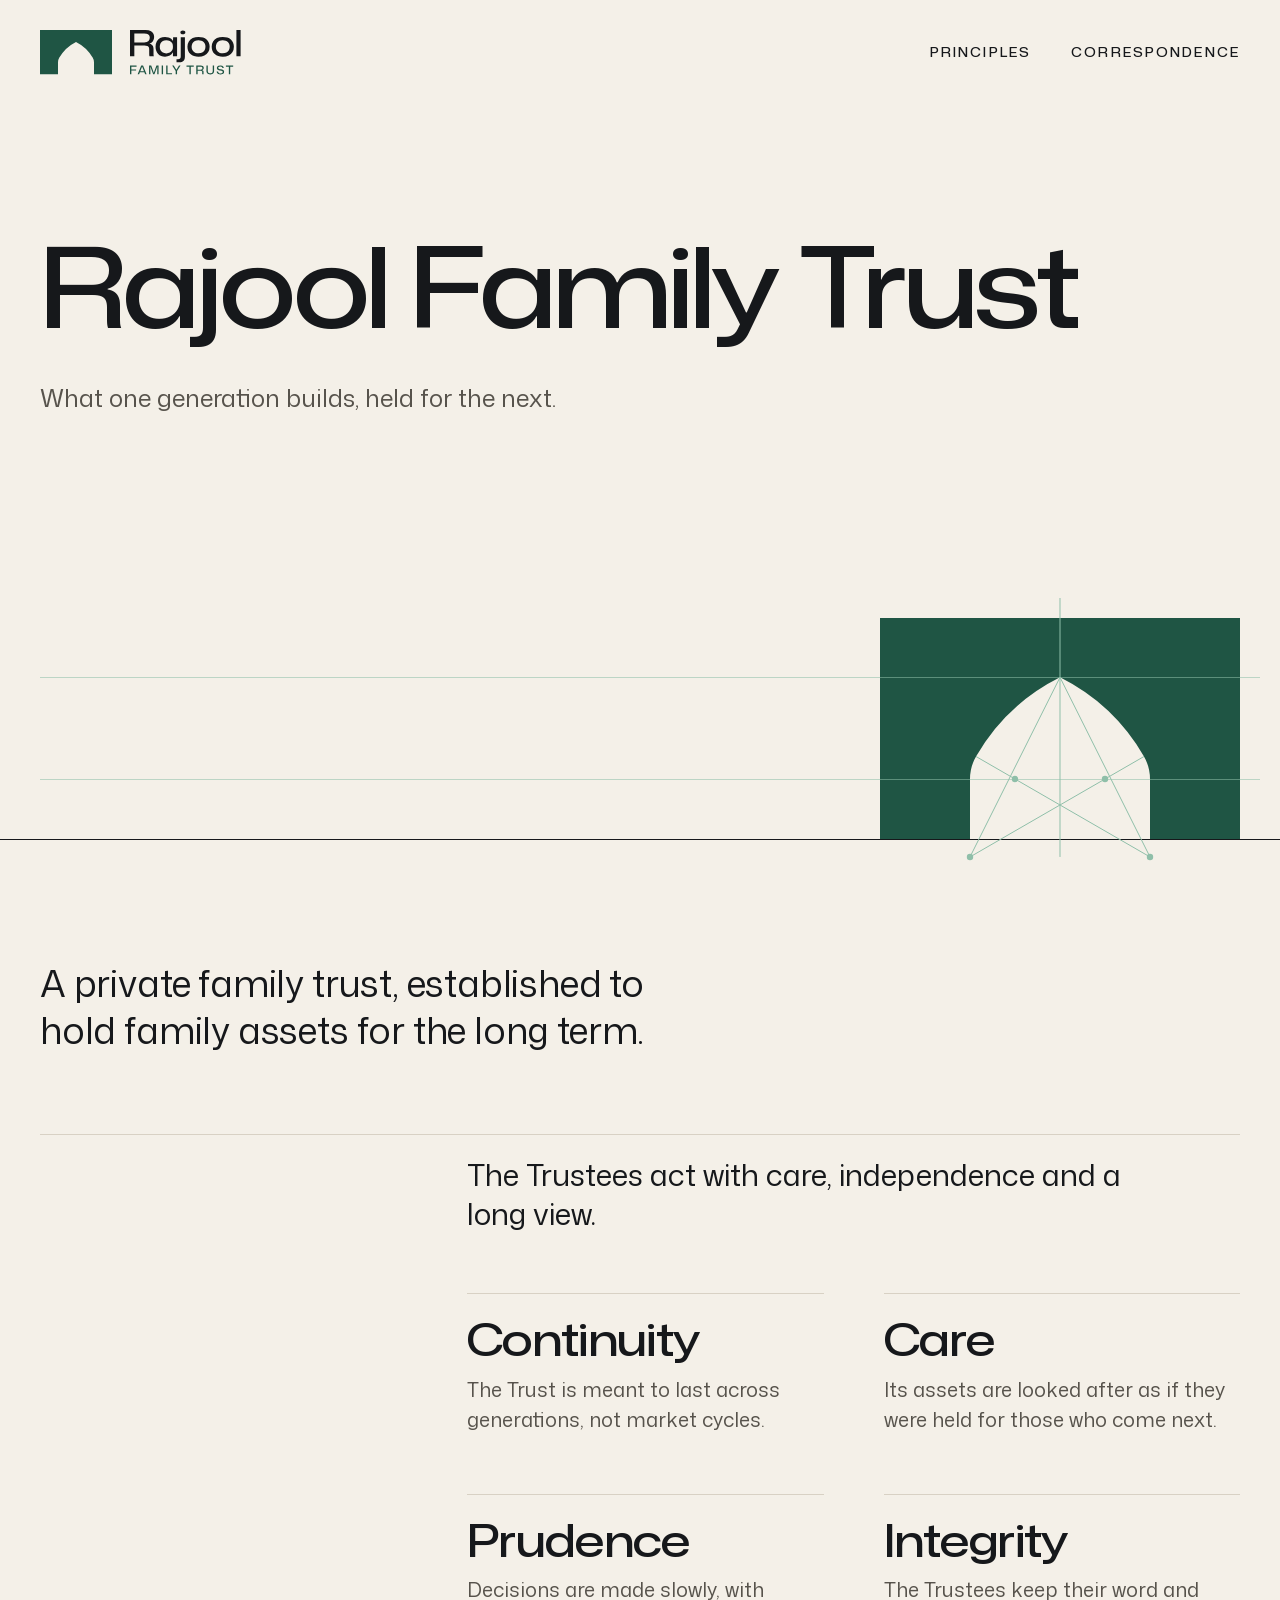
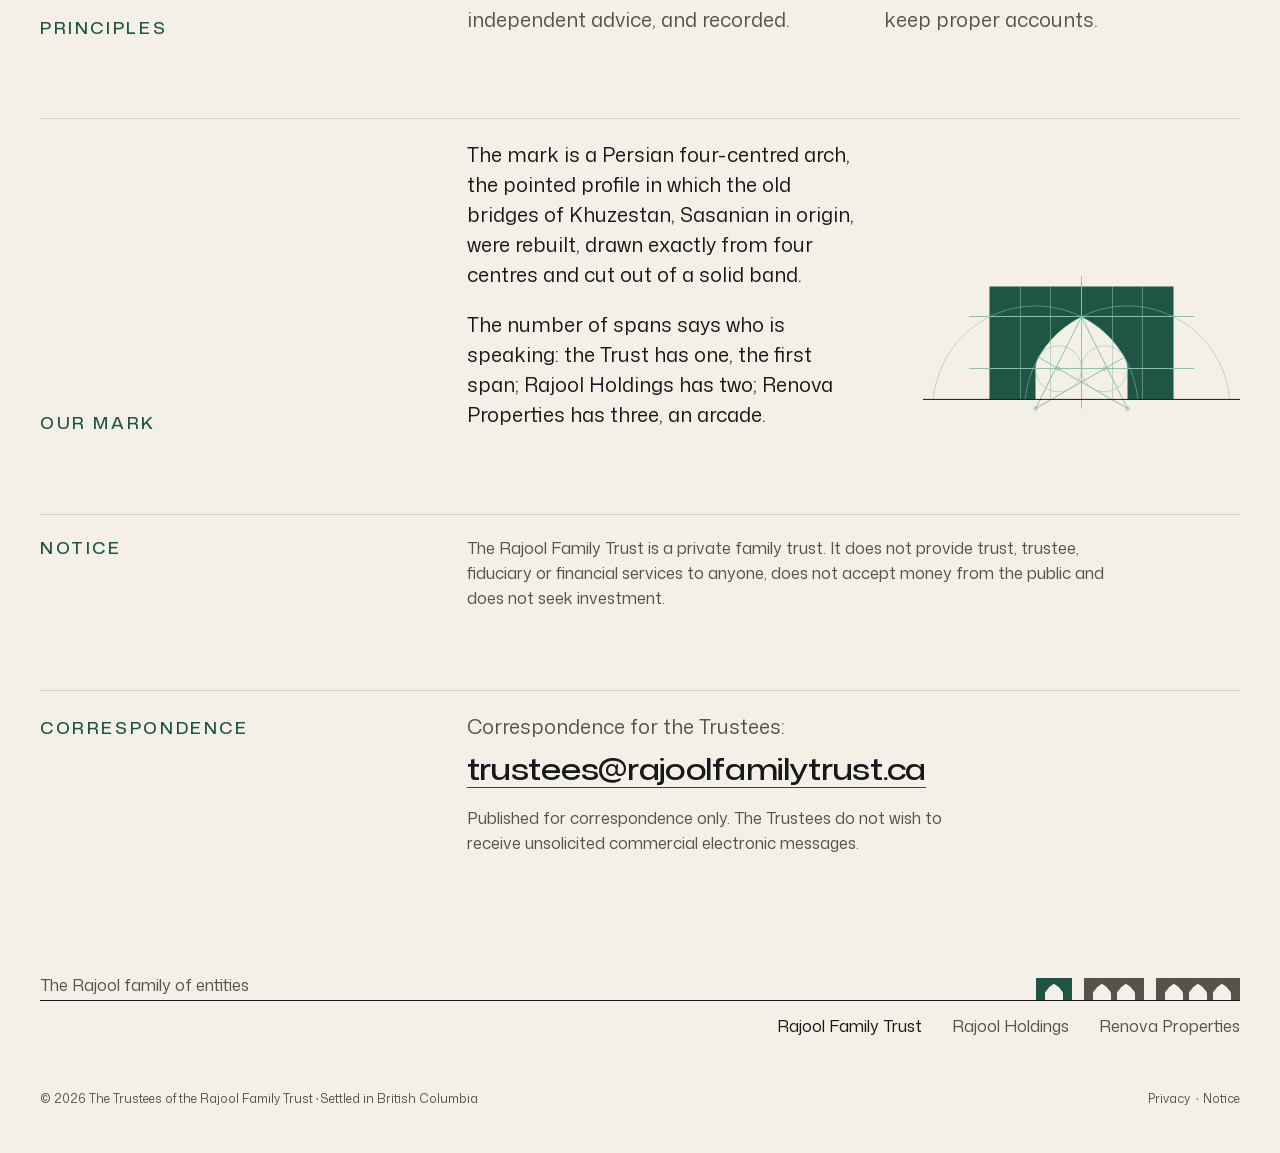
==== index.html @ 2a0ec128 "Publish site (source 63369d2)" ====
<!doctype html>
<html lang="en-CA">
<head>
<meta charset="utf-8">
<meta http-equiv="Content-Security-Policy" content="default-src 'none'; style-src 'self'; font-src 'self'; img-src 'self'; base-uri 'none'; form-action 'none'; upgrade-insecure-requests">
<meta name="viewport" content="width=device-width, initial-scale=1">
<meta name="referrer" content="strict-origin-when-cross-origin">
<title>Rajool Family Trust</title>
<meta name="description" content="A private family trust established in British Columbia to hold family assets for the long term.">
<meta name="robots" content="noindex">
<link rel="canonical" href="https://rajoolfamilytrust.ca/">
<meta property="og:type" content="website">
<meta property="og:site_name" content="Rajool Family Trust">
<meta property="og:title" content="Rajool Family Trust">
<meta property="og:description" content="A private family trust established in British Columbia to hold family assets for the long term.">
<meta property="og:url" content="https://rajoolfamilytrust.ca/">
<meta property="og:locale" content="en_CA">
<meta property="og:image" content="https://rajoolfamilytrust.ca/assets/og.png?v=921dda1889">
<meta property="og:image:type" content="image/png">
<meta property="og:image:width" content="1200">
<meta property="og:image:height" content="630">
<meta property="og:image:alt" content="Rajool Family Trust">
<meta name="twitter:card" content="summary_large_image">
<script type="application/ld+json">{"@context":"https://schema.org","@graph":[{"@type":"Organization","@id":"https://rajoolfamilytrust.ca/#organization","name":"Rajool Family Trust","legalName":"Rajool Family Trust","url":"https://rajoolfamilytrust.ca/","email":"trustees\u0040rajoolfamilytrust.ca","logo":"https://rajoolfamilytrust.ca/apple-touch-icon.png","description":"A private family trust established in British Columbia to hold family assets for the long term."},{"@type":"WebSite","@id":"https://rajoolfamilytrust.ca/#website","name":"Rajool Family Trust","url":"https://rajoolfamilytrust.ca/","publisher":{"@id":"https://rajoolfamilytrust.ca/#organization"}}]}</script>
<meta name="color-scheme" content="light dark">
<meta name="theme-color" content="#F4F0E8" media="(prefers-color-scheme: light)">
<meta name="theme-color" content="#111315" media="(prefers-color-scheme: dark)">
<link rel="preload" href="./assets/fonts/monasans-expanded-500-latin.woff2?v=4d032e9714" as="font" type="font/woff2" crossorigin>
<link rel="preload" href="./assets/fonts/monasans-text-400-latin.woff2?v=869398f5a4" as="font" type="font/woff2" crossorigin>
<link rel="stylesheet" href="./assets/site.css?v=363751f32e">
<link rel="icon" href="./favicon.ico?v=27585f4b84" sizes="32x32">
<link rel="icon" href="./icon.svg?v=b496297f55" type="image/svg+xml">
<link rel="apple-touch-icon" href="./apple-touch-icon.png?v=f3a1981f7a">

</head>
<body>
<a class="skip-link" href="#main">Skip to content</a>
<header class="site-header">
<div class="wrap site-header__inner">
<a class="site-mark" href="./" aria-current="page"><svg viewBox="0 0 505 115" width="202" height="46" role="img" aria-label="Rajool Family Trust"><title>Rajool Family Trust</title><path class="mark" fill="#1F5544" fill-rule="evenodd" d="M0 110.83V0H180V110.83H135V80.83A22.5 22.5 0 0 0 131.99 69.58A100.44 100.44 0 0 0 90 30A100.44 100.44 0 0 0 48.01 69.58A22.5 22.5 0 0 0 45 80.83V110.83Z"/><path class="name" fill="#16181B" d="M225 65.76v-65.76h38.7q4.42 0 7.85 0.77t6.04 2.3 4.33 3.74 2.58 4.96 0.85 6q0 6.32-3.11 10.51t-8.8 5.82v0.54q3.61 0.54 5.91 2.17t3.39 4.23q1.08 2.62 1.08 6.32v11.73q0 1.71 0.13 3.29t0.77 3.38h-11q-0.46-1.53-0.59-3.16t-0.14-3.6v-9.93q0-3.42-0.99-5.68t-3.52-3.29-7.12-1.04h-26.61v-8.12h25.79q7.67 0 10.78-3.2t3.12-8.35q0-2.97-1-5.05t-2.84-3.38-4.37-1.89-5.69-0.59h-24.71v57.28zm87.6 0.81q-5.33 0-9.7-1.71t-7.49-4.96-4.83-7.8-1.71-10.15q0-7.58 2.98-13.13t8.34-8.52 12.41-2.98q4.96 0 8.75 1.22t6.49 3.38 4.15 5.05h0.54l0.27-8.93h9.92v47.72h-10.37v-9.38h-0.54q-2.26 4.6-7.44 7.4t-11.77 2.79zm2.97-8.11q5.23 0 8.98-2.08t5.73-5.5 1.98-7.4v-3.61q0-3.88-1.98-7.17t-5.73-5.28-8.98-1.98q-4.87 0-8.48 1.94t-5.64 5.59-2.03 8.98q0 5.05 2.03 8.79t5.64 5.73 8.48 1.99zm25.71 22.37v-7.94h3.79q3.52 0 5.14-1.67t1.63-5.73v-47.45h10.46v48.8q0 5.06-1.76 8.12t-4.92 4.47-7.48 1.4zm15.88-69.91q-3.07 0-4.65-1.4t-1.58-3.48q0-2.34 1.72-3.6t4.51-1.27q3.07 0 4.64 1.36t1.58 3.51q0 2.35-1.71 3.61t-4.51 1.27zm39.24 55.74q-6.32 0-11.41-1.71t-8.75-4.92-5.64-7.75q-1.99-4.56-1.99-10.24 0-7.67 3.48-13.22t9.69-8.52q6.23-2.98 14.62-2.98 6.22 0 11.32 1.67t8.75 4.92 5.64 7.8 1.98 10.33q0 7.48-3.43 13.03t-9.65 8.57-14.61 3.02zm0-8.3q5.32 0 9.2-1.98t5.95-5.68 2.08-8.66q0-3.79-1.17-6.86t-3.43-5.23-5.46-3.29-7.17-1.13q-5.41 0-9.25 1.98t-5.95 5.73-2.12 8.8q0 3.7 1.22 6.72t3.42 5.18 5.42 3.3q3.2 1.12 7.26 1.12zm60.62 8.3q-6.32 0-11.41-1.71t-8.75-4.92-5.64-7.75q-1.99-4.56-1.99-10.24 0-7.67 3.48-13.22t9.69-8.52q6.23-2.98 14.62-2.98 6.22 0 11.32 1.67t8.75 4.92 5.64 7.8 1.98 10.33q0 7.48-3.43 13.03t-9.65 8.57-14.61 3.02zm0-8.3q5.32 0 9.2-1.98t5.95-5.68 2.08-8.66q0-3.79-1.17-6.86t-3.43-5.23-5.46-3.29-7.17-1.13q-5.41 0-9.25 1.98t-5.95 5.73-2.12 8.8q0 3.7 1.22 6.72t3.42 5.18 5.42 3.3q3.2 1.12 7.26 1.12zm34.01 7.4v-65.76h10.46v65.76z"/><path class="descriptor" fill="#1F5544" d="M225 110.83v-21.87h16.41v2.88h-13.5l0.51-0.54v19.53zm2.55-9.3v-2.76h12.66v2.76zm16.59 9.3l8.85-21.87h4.65l8.85 21.87h-3.66l-6.33-16.38-1.08-2.88h-0.18l-1.08 2.91-6.36 16.35zm5.31-5.04l0.84-2.67h10.08l0.81 2.67zm23.19 5.04v-21.87h5.37l4.47 12.09 1.95 5.7h0.21l1.95-5.7 4.47-12.09h5.37v21.87h-3.27v-10.62l0.09-8.16h-0.24l-2.4 6.84-4.53 11.94h-3.09l-4.47-11.82-2.46-6.96h-0.24l0.12 8.19v10.59zm31.59 0v-21.87h3.42v21.87zm11.25 0v-21.87h3.42v19.68l-0.75-0.78h11.97v2.97zm23.7 0v-8.58l-8.73-13.29h3.96l4.14 6.57 2.28 3.84h0.15l2.31-3.84 4.2-6.57h3.9l-8.76 13.29v8.58zm34.38 0v-19.35h3.42v19.35zm-7.35-18.96v-2.91h18.21v2.91zm24.45 18.96v-21.87h11.64q1.38 0 2.51 0.25t1.98 0.75 1.44 1.2 0.87 1.64 0.28 2.07q0 2.04-1.03 3.43t-2.93 1.94v0.18q1.23 0.21 2.01 0.75t1.13 1.42 0.34 2.12v3.81q0 0.57 0.05 1.14t0.28 1.17h-3.48q-0.18-0.48-0.22-1.05t-0.05-1.29v-3.21q0-1.14-0.33-1.88t-1.17-1.11-2.4-0.37h-7.86v-2.67h7.68q2.46 0 3.48-1.08t1.02-2.76q0-0.99-0.31-1.68t-0.92-1.14-1.42-0.65q-0.83-0.19-1.85-0.19h-7.32v19.08zm35.01 0.27q-2.94 0-5.1-0.98t-3.31-2.95-1.16-4.98v-13.23h3.39v13.2q0 1.92 0.68 3.25t2.04 2.01 3.46 0.68 3.48-0.68 2.06-2.01 0.67-3.25v-13.2h3.39v13.23q0 2.88-1.12 4.86t-3.26 3.01-5.22 1.04zm25.44 0q-3.21 0-5.28-0.92t-3.09-2.52-1.08-3.67h3.57q0.06 1.44 0.72 2.46t1.98 1.54 3.27 0.53q1.77 0 3-0.41t1.86-1.2 0.63-1.96q0-1.02-0.36-1.67t-1.11-1.03-1.92-0.66-2.76-0.51q-1.98-0.3-3.52-0.72t-2.61-1.1-1.64-1.72-0.57-2.58q0-1.95 1.07-3.35t3.01-2.14 4.62-0.75 4.56 0.78 2.93 2.22q1.03 1.44 1.09 3.42h-3.48q-0.06-1.35-0.72-2.21t-1.81-1.27-2.72-0.42q-1.59 0-2.7 0.4t-1.71 1.14-0.6 1.79q0 1.2 0.62 1.84t1.96 1.01 3.54 0.69q1.8 0.24 3.33 0.63t2.67 1.08 1.77 1.86 0.63 3.03q0 1.92-1.05 3.36t-3.07 2.23-5.03 0.8zm21-0.27v-19.35h3.42v19.35zm-7.35-18.96v-2.91h18.21v2.91z"/></svg></a>
<nav class="site-nav" aria-label="Sections">
<ul class="site-nav__list" role="list"><li><a href="./#principles">Principles</a></li><li><a href="./#correspondence">Correspondence</a></li></ul>
<details class="site-menu">
<summary>Menu</summary>
<ul role="list"><li><a href="./#principles">Principles</a></li><li><a href="./#correspondence">Correspondence</a></li></ul>
</details>
</nav>
</div>
</header>

<main id="main" tabindex="-1">
<section class="hero">
<div class="wrap hero__text">
<h1 class="hero__name">Rajool Family Trust</h1>
<p class="hero__line">What one generation builds, held for the next.</p>
</div>
<div class="bridge bridge--alone"><div class="wrap bridge__wrap"><svg class="span-art" viewBox="0 0 180 110.5" aria-hidden="true"><path class="mark" d="M0 110.5V0H180V110.5H135V80.5A22.5 22.5 0 0 0 131.99 69.25A100.44 100.44 0 0 0 90 29.67A100.44 100.44 0 0 0 48.01 69.25A22.5 22.5 0 0 0 45 80.5V110.5Z"/><g class="span-art__levels"><line x1="-5000" y1="80.5" x2="190" y2="80.5"/><line x1="-5000" y1="29.67" x2="190" y2="29.67"/></g><g class="span-art__lines"><line x1="135" y1="119.47" x2="48.01" y2="69.25"/><line x1="45" y1="119.47" x2="131.99" y2="69.25"/><line x1="135" y1="119.47" x2="90" y2="29.67"/><line x1="45" y1="119.47" x2="90" y2="29.67"/><line x1="90" y1="-10" x2="90" y2="119.47"/></g><g class="span-art__centres"><circle cx="67.5" cy="80.5" r="1.6"/><circle cx="112.5" cy="80.5" r="1.6"/><circle cx="45" cy="119.47" r="1.6"/><circle cx="135" cy="119.47" r="1.6"/></g></svg></div></div>
</section>

<div class="wrap statement">
<p>A private family trust, established to hold family assets for the long&nbsp;term.</p>
</div>

<section class="section" id="principles">
<div class="wrap section__grid">
<h2>Principles</h2>
<div class="section__body">
<p class="section__lead">The Trustees act with care, independence and a long view.</p>
<dl class="principles">
<div><dt>Continuity</dt><dd>The Trust is meant to last across generations, not market cycles.</dd></div>
<div><dt>Care</dt><dd>Its assets are looked after as if they were held for those who come next.</dd></div>
<div><dt>Prudence</dt><dd>Decisions are made slowly, with independent advice, and recorded.</dd></div>
<div><dt>Integrity</dt><dd>The Trustees keep their word and keep proper accounts.</dd></div>
</dl>
</div>
</div>
</section>

<section class="section" id="our-mark">
<div class="wrap section__grid">
<h2>Our mark</h2>
<div class="section__body mark-note">
<div class="prose">
<p>The mark is a Persian four-centred arch, the pointed profile in which the old bridges of Khuzestan, Sasanian in origin, were rebuilt, drawn exactly from four centres and cut out of a solid band.</p>
<p>The number of spans says who is speaking: the Trust has one, the first span; Rajool Holdings has two; Renova Properties has three, an arcade.</p>
</div>
<figure class="mark-note__art"><svg class="span-drawing" viewBox="-65.04 -20 310.08 159.47" aria-hidden="true"><path class="mark" d="M0 110.5V0H180V110.5H135V80.5A22.5 22.5 0 0 0 131.99 69.25A100.44 100.44 0 0 0 90 29.67A100.44 100.44 0 0 0 48.01 69.25A22.5 22.5 0 0 0 45 80.5V110.5Z"/><g class="span-drawing__grid"><line x1="30" y1="0" x2="30" y2="110.5"/><line x1="60" y1="0" x2="60" y2="110.5"/><line x1="90" y1="0" x2="90" y2="110.5"/><line x1="120" y1="0" x2="120" y2="110.5"/><line x1="150" y1="0" x2="150" y2="110.5"/></g><g class="span-drawing__arcs"><circle cx="67.5" cy="80.5" r="22.5"/><circle cx="112.5" cy="80.5" r="22.5"/><path d="M-55.04 110.5A100.44 100.44 0 0 1 145.04 110.5"/><path d="M34.96 110.5A100.44 100.44 0 0 1 235.04 110.5"/></g><g class="span-drawing__levels"><line x1="-20" y1="80.5" x2="200" y2="80.5"/><line x1="-20" y1="29.67" x2="200" y2="29.67"/></g><g class="span-drawing__lines"><line x1="135" y1="119.47" x2="48.01" y2="69.25"/><line x1="45" y1="119.47" x2="131.99" y2="69.25"/><line x1="135" y1="119.47" x2="90" y2="29.67"/><line x1="45" y1="119.47" x2="90" y2="29.67"/><line x1="90" y1="-10" x2="90" y2="119.47"/></g><g class="span-drawing__centres"><circle cx="67.5" cy="80.5" r="1.6"/><circle cx="112.5" cy="80.5" r="1.6"/><circle cx="45" cy="119.47" r="1.6"/><circle cx="135" cy="119.47" r="1.6"/></g><g class="span-drawing__water"><line x1="-65.04" y1="110.5" x2="245.04" y2="110.5"/></g></svg></figure>
</div>
</div>
</section>

<section class="section section--small" id="notice">
<div class="wrap section__grid">
<h2>Notice</h2>
<div class="prose"><p>The Rajool Family Trust is a private family trust. It does not provide trust, trustee, fiduciary or financial services to anyone, does not accept money from the public and does not seek investment.</p></div>
</div>
</section>

<section class="section" id="correspondence">
<div class="wrap section__grid">
<h2>Correspondence</h2>
<div class="prose">
<p class="mailbox"><span class="mailbox__label">Correspondence for the Trustees:</span> <a href="&#109;&#97;&#105;&#108;&#116;&#111;&#58;&#116;&#114;&#117;&#115;&#116;&#101;&#101;&#115;&#64;&#114;&#97;&#106;&#111;&#111;&#108;&#102;&#97;&#109;&#105;&#108;&#121;&#116;&#114;&#117;&#115;&#116;&#46;&#99;&#97;">&#116;&#114;&#117;&#115;&#116;&#101;&#101;&#115;&#64;&#114;&#97;&#106;&#111;&#111;&#108;&#102;&#97;&#109;&#105;&#108;&#121;&#116;&#114;&#117;&#115;&#116;&#46;&#99;&#97;</a></p>
<p class="casl">Published for correspondence only. The Trustees do not wish to receive unsolicited commercial electronic messages.</p>

</div>
</div>
</section>


</main>
<footer class="site-footer">
<div class="wrap">
<div class="family">
<p class="family__line">The Rajool family of entities</p>
<svg class="family__strip" viewBox="0 0.83 1020 110" width="204" height="22" aria-hidden="true"><path class="mark trust current" fill="#1F5544" fill-rule="evenodd" d="M0 110.83V0H180V110.83H135V80.83A22.5 22.5 0 0 0 131.99 69.58A100.44 100.44 0 0 0 90 30A100.44 100.44 0 0 0 48.01 69.58A22.5 22.5 0 0 0 45 80.83V110.83Z"/><path class="mark holdings" fill="#2A3F86" fill-rule="evenodd" d="M240 110.83V0H540V110.83H495V80.83A22.5 22.5 0 0 0 491.99 69.58A100.44 100.44 0 0 0 450 30A100.44 100.44 0 0 0 408.01 69.58A22.5 22.5 0 0 0 405 80.83V110.83H375V80.83A22.5 22.5 0 0 0 371.99 69.58A100.44 100.44 0 0 0 330 30A100.44 100.44 0 0 0 288.01 69.58A22.5 22.5 0 0 0 285 80.83V110.83Z"/><path class="mark renova" fill="#843821" fill-rule="evenodd" d="M600 110.83V0H1020V110.83H975V80.83A22.5 22.5 0 0 0 971.99 69.58A100.44 100.44 0 0 0 930 30A100.44 100.44 0 0 0 888.01 69.58A22.5 22.5 0 0 0 885 80.83V110.83H855V80.83A22.5 22.5 0 0 0 851.99 69.58A100.44 100.44 0 0 0 810 30A100.44 100.44 0 0 0 768.01 69.58A22.5 22.5 0 0 0 765 80.83V110.83H735V80.83A22.5 22.5 0 0 0 731.99 69.58A100.44 100.44 0 0 0 690 30A100.44 100.44 0 0 0 648.01 69.58A22.5 22.5 0 0 0 645 80.83V110.83Z"/></svg>
</div>
<ul class="family__names" role="list"><li><a href="https://rajoolfamilytrust.ca/" aria-current="page">Rajool Family Trust</a></li><li><a href="https://rajoolholdings.ca/">Rajool Holdings</a></li><li><a href="https://renovaproperties.ca/">Renova Properties</a></li></ul>
<div class="legal">
<p class="legal__name"><span>© 2026 The Trustees of the Rajool Family Trust</span><span class="sep"> · </span><span>Settled in British Columbia</span></p>
<ul class="legal__links" role="list">
<li><a href="./privacy/">Privacy</a></li>
<li><a href="./#notice">Notice</a></li>
</ul>
</div>
</div>
</footer>

</body>
</html>
---- assets/site.css ----
@layer reset, tokens, base, layout, components, utilities;
@font-face {
  font-family: "Mona Sans Expanded";
  font-style: normal;
  font-weight: 500;
  font-display: swap;
  src: url("fonts/monasans-expanded-500-latin-ext.woff2?v=0ff20db045") format("woff2");
  unicode-range: U+0100-02BA, U+02BD-02C5, U+02C7-02CC, U+02CE-02D7, U+02DD-02FF, U+0304, U+0308, U+0329, U+1D00-1DBF, U+1E00-1E9F, U+1EF2-1EFF, U+2020, U+20A0-20AB, U+20AD-20C4, U+2113, U+2C60-2C7F, U+A720-A7FF;
}
@font-face {
  font-family: "Mona Sans Expanded";
  font-style: normal;
  font-weight: 500;
  font-display: swap;
  src: url("fonts/monasans-expanded-500-latin.woff2?v=4d032e9714") format("woff2");
  unicode-range: U+0000-00FF, U+0131, U+0152-0153, U+02BB-02BC, U+02C6, U+02DA, U+02DC, U+0304, U+0308, U+0329, U+2000-206F, U+20AC, U+2122, U+2191, U+2193, U+2212, U+2215, U+FEFF, U+FFFD;
}
@font-face {
  font-family: "Mona Sans SemiExpanded";
  font-style: normal;
  font-weight: 500;
  font-display: swap;
  src: url("fonts/monasans-semiexpanded-500-latin-ext.woff2?v=015ec00944") format("woff2");
  unicode-range: U+0100-02BA, U+02BD-02C5, U+02C7-02CC, U+02CE-02D7, U+02DD-02FF, U+0304, U+0308, U+0329, U+1D00-1DBF, U+1E00-1E9F, U+1EF2-1EFF, U+2020, U+20A0-20AB, U+20AD-20C4, U+2113, U+2C60-2C7F, U+A720-A7FF;
}
@font-face {
  font-family: "Mona Sans SemiExpanded";
  font-style: normal;
  font-weight: 500;
  font-display: swap;
  src: url("fonts/monasans-semiexpanded-500-latin.woff2?v=79d76f1848") format("woff2");
  unicode-range: U+0000-00FF, U+0131, U+0152-0153, U+02BB-02BC, U+02C6, U+02DA, U+02DC, U+0304, U+0308, U+0329, U+2000-206F, U+20AC, U+2122, U+2191, U+2193, U+2212, U+2215, U+FEFF, U+FFFD;
}
@font-face {
  font-family: "Mona Sans";
  font-style: normal;
  font-weight: 400;
  font-display: swap;
  src: url("fonts/monasans-text-400-latin-ext.woff2?v=d0cb6b23a5") format("woff2");
  unicode-range: U+0100-02BA, U+02BD-02C5, U+02C7-02CC, U+02CE-02D7, U+02DD-02FF, U+0304, U+0308, U+0329, U+1D00-1DBF, U+1E00-1E9F, U+1EF2-1EFF, U+2020, U+20A0-20AB, U+20AD-20C4, U+2113, U+2C60-2C7F, U+A720-A7FF;
}
@font-face {
  font-family: "Mona Sans";
  font-style: normal;
  font-weight: 400;
  font-display: swap;
  src: url("fonts/monasans-text-400-latin.woff2?v=869398f5a4") format("woff2");
  unicode-range: U+0000-00FF, U+0131, U+0152-0153, U+02BB-02BC, U+02C6, U+02DA, U+02DC, U+0304, U+0308, U+0329, U+2000-206F, U+20AC, U+2122, U+2191, U+2193, U+2212, U+2215, U+FEFF, U+FFFD;
}
@layer tokens {
:root {
  color-scheme: light dark;
  --paper:         oklch(95.6% 0.011 84.6);
  --paper-raised:  oklch(98.3% 0.006 84.6);
  --stone:         oklch(86.3% 0.019 83.1);
  --ink-2:         oklch(44.4% 0.012 81.8);
  --ink:           oklch(20.8% 0.007 258.4);
  --night:         oklch(18.5% 0.005 248.1);
  --night-raised:  oklch(23.3% 0.007 248.1);
  --night-stone:   oklch(35.8% 0.007 248.0);
  --night-ink-2:   oklch(71.4% 0.018 84.6);
  --night-ink:     oklch(92.7% 0.016 82.8);
  --cypress-700:   oklch(40.8% 0.064 169.3);
  --cypress-300:   oklch(76.4% 0.060 165.0);
  --lapis-700:     oklch(39.3% 0.122 268.0);
  --lapis-300:     oklch(77.6% 0.080 270.9);
  --brick-700:     oklch(44.0% 0.111 37.4);
  --brick-300:     oklch(75.7% 0.102 44.2);
  --cypress-wash:  oklch(92.5% 0.022 169.3);
  --lapis-wash:    oklch(92.5% 0.022 268.0);
  --brick-wash:    oklch(92.5% 0.022 37.4);
  --cypress: var(--cypress-700);
  --lapis:   var(--lapis-700);
  --brick:   var(--brick-700);
  --bg:          var(--paper);
  --bg-raised:   var(--paper-raised);
  --text:        var(--ink);
  --text-2:      var(--ink-2);
  --rule-color:  var(--stone);
  --on-accent:   var(--paper);
  --theme-color: #F4F0E8;
  --font-display: "Mona Sans Expanded", "Helvetica Neue", Arial, ui-sans-serif, system-ui, sans-serif;
  --font-caps:    "Mona Sans SemiExpanded", "Helvetica Neue", Arial, ui-sans-serif, system-ui, sans-serif;
  --font-text:    "Mona Sans", ui-sans-serif, system-ui, -apple-system, "Segoe UI", "Helvetica Neue", Arial, sans-serif;
  --weight-display: 500;
  --weight-caps:    500;
  --weight-text:    400;
  --weight-regular: 400;
  --weight-medium:  500;
  --tracking-hero:    clamp(-0.025em, 0.0047rem - 0.1652vw, -0.01em);
  --tracking-display: -0.015em;
  --tracking-heading: -0.01em;
  --tracking-caps:    0.16em;
  --tracking-caps-tight: 0.12em;
  --leading-display: 1.02;
  --leading-tight: 1.1;
  --leading-snug:  1.3;
  --leading-body:  1.5;
  --measure:       64ch;
  --measure-lead:  36ch;
  --step--2: clamp(0.7762rem, 0.7539rem + 0.0988vw, 0.8330rem);
  --step--1: clamp(0.9081rem, 0.8642rem + 0.1953vw, 1.0204rem);
  --step-0:  clamp(1.0625rem, 0.9891rem + 0.3261vw, 1.2500rem);
  --step-1:  clamp(1.2431rem, 1.1304rem + 0.5011vw, 1.5312rem);
  --step-2:  clamp(1.4545rem, 1.2896rem + 0.7327vw, 1.8758rem);
  --step-3:  clamp(1.7017rem, 1.4685rem + 1.0367vw, 2.2978rem);
  --step-4:  clamp(1.9910rem, 1.6686rem + 1.4328vw, 2.8148rem);
  --step-5:  clamp(2.3295rem, 1.8917rem + 1.9456vw, 3.4482rem);
  --step-6:  clamp(2.7255rem, 2.1391rem + 2.6062vw, 4.2240rem);
  --step-7:  clamp(3.2500rem, 2.5261rem + 3.2174vw, 5.1000rem);
  --hero-name: clamp(3.2500rem, 1.7826rem + 6.5217vw, 7.0000rem);
  --space-3xs: clamp(0.2656rem, 0.2473rem + 0.0815vw, 0.3125rem);
  --space-2xs: clamp(0.5312rem, 0.4946rem + 0.1630vw, 0.6250rem);
  --space-xs:  clamp(0.7969rem, 0.7418rem + 0.2446vw, 0.9375rem);
  --space-s:   clamp(1.0625rem, 0.9891rem + 0.3261vw, 1.2500rem);
  --space-m:   clamp(1.5938rem, 1.4837rem + 0.4891vw, 1.8750rem);
  --space-l:   clamp(2.1250rem, 1.9783rem + 0.6522vw, 2.5000rem);
  --space-xl:  clamp(3.1875rem, 2.9674rem + 0.9783vw, 3.7500rem);
  --space-2xl: clamp(4.2500rem, 3.9565rem + 1.3043vw, 5.0000rem);
  --space-3xl: clamp(6.3750rem, 5.9348rem + 1.9565vw, 7.5000rem);
  --space-2xs-s:  clamp(0.5312rem, 0.2500rem + 1.2500vw, 1.2500rem);
  --space-s-l:    clamp(1.0625rem, 0.5000rem + 2.5000vw, 2.5000rem);
  --space-m-xl:   clamp(1.5938rem, 0.7500rem + 3.7500vw, 3.7500rem);
  --space-l-2xl:  clamp(2.1250rem, 1.0000rem + 5.0000vw, 5.0000rem);
  --space-xl-3xl: clamp(3.1875rem, 1.5000rem + 7.5000vw, 7.5000rem);
  --gutter: max(1rem, var(--space-s-l));
  --mark-header: 2.7706rem;
  --mark-footer: 1.3854rem;
  --mark-clear: 0.2707;
  --rule-hair:  1px;
  --rule:       1px;
  --rule-heavy: 2px;
  --radius-0: 0;
  --radius-s: 2px;
  --radius-round: 999px;
  --focus-width:  2px;
  --focus-offset: 3px;
  --focus-ring: var(--focus-width) solid var(--accent);
  --dur-1: 120ms;
  --dur-2: 200ms;
  --dur-3: 320ms;
  --ease-out: cubic-bezier(0.2, 0, 0, 1);
  --ease-in-out: cubic-bezier(0.4, 0, 0.2, 1);
}
:where(:root) {
  --accent:      var(--text);
  --accent-wash: var(--rule-color);
}
@media (prefers-color-scheme: dark) {
  :root {
    --cypress: var(--cypress-300);
    --lapis:   var(--lapis-300);
    --brick:   var(--brick-300);
    --cypress-wash: oklch(26% 0.035 169.3);
    --lapis-wash:   oklch(26% 0.035 268.0);
    --brick-wash:   oklch(26% 0.035 37.4);
    --bg:          var(--night);
    --bg-raised:   var(--night-raised);
    --text:        var(--night-ink);
    --text-2:      var(--night-ink-2);
    --rule-color:  var(--night-stone);
    --on-accent:   var(--night);
    --theme-color: #111315;
  }
}
@media (prefers-reduced-motion: reduce) {
  :root { --dur-1: 0ms; --dur-2: 0ms; --dur-3: 0ms; }
}
@media (forced-colors: active) {
  :root { --focus-ring: var(--focus-width) solid Highlight; }
}
@media print {
  :root {
    color-scheme: light;
    --cypress: var(--cypress-700);
    --lapis:   var(--lapis-700);
    --brick:   var(--brick-700);
    --bg: #FFFFFF; --bg-raised: #FFFFFF; --text: #000000; --text-2: var(--ink-2);
    --rule-color: var(--stone); --on-accent: #FFFFFF;
  }
}
}
@layer tokens {
  :root {
    --content-max: 75rem;
    --u-header: 0.25rem;
    --u-footer: 0.125rem;
    --u-hero: 1.25rem;
    --hero-share: 1;
    --hero-lead: 6;
    --header-pad: var(--space-m);
    --header-extra: 0px;
    --header-block: calc(var(--header-pad) + var(--lockup-family-units) * var(--u-header) / 10 + var(--header-extra));
    --hero-below: var(--space-xl);
  }
  @media (width < 22.5rem) {
    :root { --u-header: min(0.25rem, (100vw - 2 * var(--gutter)) * 10 / var(--lockup-small-wunits)); }
  }
}
@layer reset {
  *, *::before, *::after { box-sizing: border-box; }
  html { -webkit-text-size-adjust: 100%; text-size-adjust: 100%; }
  body, h1, h2, h3, p, ul, ol, dl, dd, figure { margin: 0; }
  ul[role="list"], ol[role="list"] { list-style: none; padding: 0; }
  svg { display: block; }
  a { color: inherit; }
}
@layer base {
  html {
    background: var(--bg);
    color: var(--text);
    font-family: var(--font-text);
    font-synthesis: none;
    font-size: 100%;
    line-height: var(--leading-body);
    hanging-punctuation: first;
    scroll-padding-block-start: var(--space-m);
  }
  body {
    min-block-size: 100svh;
    display: flex;
    flex-direction: column;
    font-size: var(--step-0);
    font-kerning: normal;
    font-variant-ligatures: common-ligatures;
  }
  main { flex: 1 0 auto; }
  [tabindex="-1"]:focus { outline: none; }
  h1, h2, h3 {
    font-family: var(--font-display);
    font-weight: var(--weight-display);
    line-height: var(--leading-tight);
    letter-spacing: var(--tracking-heading);
    text-wrap: balance;
    overflow-wrap: break-word;
  }
  h1 { font-size: var(--step-5); letter-spacing: var(--tracking-display); }
  h2 { font-size: var(--step-3); }
  h3 { font-size: var(--step-2); }
  p, li, dd { text-wrap: pretty; }
  a {
    text-decoration-line: underline;
    text-decoration-thickness: 1px;
    text-underline-offset: 0.22em;
    text-decoration-color: var(--accent);
  }
  a:hover { text-decoration-thickness: 2px; }
  :focus-visible {
    outline: var(--focus-ring);
    outline-offset: var(--focus-offset);
  }
  ::selection { background: var(--accent-wash); color: var(--text); }
}
@layer layout {
  .wrap {
    inline-size: min(100% - 2 * var(--gutter), var(--content-max));
    margin-inline: auto;
  }
  .section { padding-block: var(--space-l-2xl) 0; }
  .section__grid {
    display: grid;
    gap: var(--space-s) var(--space-l);
    padding-block-start: var(--space-s);
    border-block-start: var(--rule-hair) solid var(--rule-color);
  }
  @media (width >= 56rem) {
    .section__grid { grid-template-columns: minmax(0, 1fr) minmax(0, 2fr); align-items: baseline; }
  }
  .section__grid > h2 {
    font: var(--weight-caps) var(--step--1)/1.3 var(--font-caps);
    letter-spacing: var(--tracking-caps);
    text-transform: uppercase;
    color: var(--accent);
  }
  .prose { max-inline-size: var(--measure); }
  .prose > * + * { margin-block-start: var(--space-s); }
}
@layer components {
  .skip-link {
    position: absolute;
    inset-block-start: var(--space-2xs);
    inset-inline-start: var(--gutter);
    z-index: 3;
    padding: var(--space-2xs) var(--space-xs);
    background: var(--text);
    color: var(--bg);
    font: var(--weight-caps) var(--step--1)/1.2 var(--font-caps);
    text-decoration: none;
  }
  .skip-link:not(:focus) {
    clip-path: inset(50%);
    block-size: 1px;
    inline-size: 1px;
    overflow: hidden;
    white-space: nowrap;
  }
  .site-header {
    position: relative;
    z-index: 2;
    block-size: var(--header-block);
    padding-block-start: var(--header-pad);
  }
  .site-header__inner {
    --nav-drop: calc(var(--lockup-small-band) * var(--u-header) / 10 - 1.375rem);
    display: flex;
    flex-wrap: wrap;
    align-items: flex-start;
    justify-content: space-between;
    gap: calc(var(--space-2xs) - var(--nav-drop)) max(var(--space-2xs), 3 * var(--u-header));
  }
  @supports (margin-top: round(1.5px, 1px)) {
    .site-header__inner { --nav-drop: round(calc(var(--lockup-small-band) * var(--u-header) / 10 - 1.375rem), 1px); }
  }
  .site-mark { display: block; flex: none; }
  .site-mark:focus-visible { outline-offset: calc(3 * var(--u-header)); }
  .site-mark svg {
    block-size: calc(var(--lockup-small-units) * var(--u-header) / 10);
    inline-size: auto;
  }
  .site-mark .mark, .site-mark .descriptor { fill: var(--accent); }
  .site-mark .name { fill: var(--text); }
  .site-mark .endorsement { fill: var(--text-2); }
  .site-nav { margin-block-start: var(--nav-drop); margin-inline-start: auto; }
  .site-nav__list { display: flex; flex-wrap: wrap; column-gap: var(--space-l); }
  .site-nav a, .site-menu summary {
    display: flex;
    align-items: center;
    min-block-size: 2.75rem;
    font: var(--weight-caps) max(0.8125rem, var(--step--2))/1 var(--font-caps);
    letter-spacing: var(--tracking-caps);
    text-transform: uppercase;
    text-decoration-color: transparent;
    text-underline-offset: 0.5em;
  }
  .site-nav a:hover { text-decoration-color: var(--accent); text-decoration-thickness: 1px; }
  .site-menu { display: none; }
  .site-menu summary {
    gap: 0.4em;
    letter-spacing: 0.1em;
    list-style: none;
    cursor: pointer;
  }
  .site-menu summary::-webkit-details-marker { display: none; }
  .site-menu summary::after {
    content: "";
    inline-size: 0.75rem;
    block-size: 0.4375rem;
    border-block: 1.5px solid currentColor;
  }
  .site-menu[open] summary::after { block-size: 0; border-block-end: 0; }
  .site-menu ul {
    position: absolute;
    inset-inline: 0;
    inset-block-start: 100%;
    min-block-size: calc(100svh - var(--header-block));
    padding: var(--space-2xs) var(--gutter) var(--space-m);
    background: var(--bg);
    border-block-end: var(--rule-hair) solid var(--rule-color);
  }
  .site-menu li + li { border-block-start: var(--rule-hair) solid var(--rule-color); }
  .site-menu ul a {
    display: block;
    padding-block: var(--space-s);
    font: var(--weight-display) var(--step-2)/1.2 var(--font-display);
    letter-spacing: var(--tracking-heading);
    text-transform: none;
    text-decoration-color: transparent;
  }
  @media (width < 48rem) {
    .site-nav__list { display: none; }
    .site-menu { display: block; }
  }
  .hero {
    display: grid;
    grid-template-rows: minmax(var(--space-m), 2fr) auto minmax(var(--space-xl), 3fr) auto;
    min-block-size: min(calc(100svh - var(--header-block)), 60rem);
    padding-block-end: var(--hero-below);
  }
  .hero__text { grid-row: 2; }
  .hero > .bridge { grid-row: 4; }
  .hero__name {
    font-size: var(--hero-name);
    line-height: var(--leading-display);
    letter-spacing: -0.025em;
  }
  .hero__line {
    margin-block-start: var(--space-s-l);
    text-wrap: balance;
    font-size: var(--step-1);
    line-height: var(--leading-snug);
    color: var(--text-2);
  }
  @media (width < 64rem) {
    .hero__name { letter-spacing: -0.018em; }
  }
  @media (width < 64rem) {
    .hero { display: block; min-block-size: 0; padding-block: var(--space-xl) 0; }
    .hero > .bridge { margin-block-start: var(--space-xl); }
    .statement { padding-block-start: var(--space-xl); }
  }
  @media (width < 40rem) {
    .hero { padding-block-start: var(--space-l); }
    .hero > .bridge { margin-block-start: var(--space-l); }
    .statement { padding-block-start: var(--space-l); }
    .hero__name { font-size: var(--hero-name-phone, var(--hero-name)); letter-spacing: -0.01em; }
    .hero__line { font-size: var(--step-2); line-height: 1.25; max-inline-size: 15em; }
  }
  .bridge { container-type: inline-size; overflow-x: clip; }
  .bridge__wrap { display: flex; justify-content: flex-end; }
  .bridge::after {
    content: "";
    display: block;
    block-size: var(--rule);
    background: var(--text);
  }
  .span-bar, .span-art {
    --reach: calc((100cqi + min(100cqi - 2 * var(--gutter), var(--content-max))) / 2);
    --u-fit: calc(var(--reach) * var(--hero-share) / var(--span-units));
    --u: min(var(--u-hero), var(--u-fit));
    flex: none;
    inline-size: calc(var(--u) * var(--span-units));
    block-size: auto;
    overflow: visible;
  }
  @media (width >= 48rem) {
    .span-bar, .span-art { --u-fit: calc(var(--reach) / (var(--span-units) + var(--hero-lead))); }
  }
  @supports (inline-size: round(down, 3px, 2px)) {
    .span-bar, .span-art { --u: round(down, min(var(--u-hero), var(--u-fit)), 2px); }
  }
  .span-bar .mark, .span-art .mark { fill: var(--accent); }
  @media (width >= 48rem) and (height <= 43rem) {
    .hero__line { margin-block-start: var(--space-s); }
    :root { --hero-below: var(--space-l); }
  }
  @media (width >= 48rem) and (height <= 38rem) {
    :root { --u-hero: 1rem; }
  }
  .statement { padding-block-start: var(--space-xl); }
  .statement p {
    max-inline-size: 23em;
    font-size: var(--step-3);
    line-height: 1.28;
    letter-spacing: -0.005em;
    text-wrap: balance;
  }
  .page-head { padding-block: var(--space-2xl) var(--space-s); }
  .page-head h1 { font-size: var(--step-6); }
  .page-head .lead { margin-block-start: var(--space-m); }
  .page-head .lead + p { margin-block-start: var(--space-m); }
  .lead {
    max-inline-size: 30em;
    font-size: var(--step-1);
    line-height: var(--leading-snug);
    color: var(--text-2);
  }
  .section__lead {
    max-inline-size: 22em;
    margin-block-end: var(--space-xl);
    font-size: var(--step-2);
    line-height: 1.3;
  }
  .section__body { container-type: inline-size; }
  .principles { display: grid; gap: var(--space-l) var(--space-xl); }
  .principles > div { padding-block-start: var(--space-s); border-block-start: var(--rule-hair) solid var(--rule-color); }
  .principles dt {
    font: var(--weight-display) var(--step-4)/var(--leading-tight) var(--font-display);
    letter-spacing: var(--tracking-display);
  }
  .principles dd {
    max-inline-size: 24em;
    margin-block-start: var(--space-2xs);
    color: var(--text-2);
  }
  @container (inline-size >= 34rem) {
    .principles { grid-template-columns: repeat(2, minmax(0, 1fr)); row-gap: var(--space-xl); }
  }
  .section--small .prose { font-size: var(--step--1); line-height: 1.55; color: var(--text-2); }
  .link-row a { display: inline-block; padding-block: 0.25rem; }
  .mailbox { font: var(--weight-display) var(--step-2)/1.2 var(--font-display); letter-spacing: var(--tracking-heading); overflow-wrap: anywhere; }
  .mailbox a { display: inline-block; padding-block: 0.15em; }
  .casl { max-inline-size: 52ch; font-size: var(--step--1); color: var(--text-2); }
  .mailbox + .casl { margin-block-start: var(--space-xs); }
  .site-footer { margin-block-start: var(--space-xl-3xl); padding-block-end: var(--space-l); }
  .family {
    display: grid;
    grid-template-columns: minmax(0, 1fr) auto;
    align-items: end;
    column-gap: var(--space-s);
  }
  .family::after {
    content: "";
    grid-row: 2;
    grid-column: 1 / -1;
    block-size: var(--rule);
    background: var(--text);
  }
  .family__line {
    grid-row: 1;
    padding-block-end: 0.3em;
    font-size: var(--step--1);
    line-height: 1.2;
    color: var(--text-2);
  }
  .family__strip { grid-row: 1; grid-column: 2; }
  .family__strip .mark { fill: var(--text-2); }
  .family__strip .current { fill: var(--accent); }
  .family__names {
    display: flex;
    flex-wrap: wrap;
    justify-content: flex-end;
    column-gap: var(--space-m);
    font-size: var(--step--1);
    line-height: 1.2;
  }
  .family__names a {
    display: block;
    padding-block: var(--space-xs) var(--space-2xs);
    color: var(--text-2);
    text-decoration-color: transparent;
  }
  .family__names a[aria-current] { color: var(--text); }
  .family__names a:hover { text-decoration-color: currentColor; text-decoration-thickness: 1px; }
  .legal {
    display: flex;
    flex-wrap: wrap;
    align-items: baseline;
    gap: 0 var(--space-m);
    margin-block-start: var(--space-l);
    font: var(--weight-regular) 0.75rem/1.5 var(--font-text);
    color: var(--text-2);
  }
  .legal__name > span { white-space: nowrap; }
  .legal__links { display: flex; flex-wrap: wrap; justify-content: flex-end; margin-inline-start: auto; }
  .legal__links li + li::before { content: "·" / ""; padding-inline: 0.45em; }
  .legal a {
    display: inline-block;
    padding-block: 0.3rem;
    text-decoration-color: transparent;
  }
  .legal a:hover { text-decoration-color: currentColor; text-decoration-thickness: 1px; }
  @media (width < 40rem) {
    .family { grid-template-columns: minmax(0, 1fr); }
    .family__strip { grid-column: 1; justify-self: end; }
    .family__line { grid-row: 3; padding-block: var(--space-xs) 0; }
    .family__names { flex-direction: column; align-items: flex-end; text-align: end; margin-block-start: var(--space-2xs); }
    .family__names a { padding-block: var(--space-2xs) 0; }
    .legal { display: grid; grid-template-columns: minmax(0, 1fr); }
    .legal__name > span { display: block; white-space: normal; }
    .legal__name > .sep { display: none; }
    .legal__links { justify-content: flex-start; margin-inline-start: 0; }
  }
}
@layer utilities {
  @media (prefers-reduced-motion: no-preference) {
    html { scroll-behavior: smooth; }
  }
  @media (forced-colors: active) {
    .bridge::after, .family::after { background: CanvasText; }
  }
  @media print {
    .skip-link, .site-nav { display: none; }
    .hero { min-block-size: 0; }
    main a[href^="http"]::after { content: " (" attr(href) ")"; font-size: 0.85em; }
    .section, .principles > div { break-inside: avoid; }
  }
}
@layer tokens {:root{--lockup-small-units:115;--lockup-small-wunits:505;--lockup-family-units:155;--lockup-small-band:55.41;--span-units:18}}
@layer tokens {
  :root {
    --accent: var(--cypress);
    --accent-wash: var(--cypress-wash);
    --hero-name-phone: min(3.25rem, (100vw - 2 * var(--gutter)) / 6.2);
    --construction: var(--cypress-300);
  }
  @media (prefers-color-scheme: dark) {
    :root { --construction: oklch(48% 0.060 169); }
  }
}
@layer components {
  .bridge--alone .bridge__wrap { clip-path: inset(-50vh -50vw -50vh 0); }
  .span-art { --reach: min(100cqi - 2 * var(--gutter), var(--content-max)); }
  .span-art line, .span-drawing line, .span-drawing circle { fill: none; stroke: var(--construction); stroke-width: 1px; vector-effect: non-scaling-stroke; }
  .span-art__levels, .span-drawing__levels, .span-drawing__grid { shape-rendering: crispEdges; }
  .span-art__levels { opacity: 0.55; }
  .span-art__centres, .span-drawing__centres { fill: var(--construction); }
  .mark-note { display: grid; gap: var(--space-l) var(--space-xl); align-items: end; }
  @media (width >= 56rem) {
    .mark-note { grid-template-columns: minmax(0, 5fr) minmax(0, 4fr); }
  }
  .mark-note__art { inline-size: min(100%, 31rem); }
  .span-drawing { inline-size: 100%; block-size: auto; }
  .span-drawing .mark { fill: var(--accent); }
  .span-drawing__arcs path { fill: none; stroke: var(--construction); stroke-width: 1px; vector-effect: non-scaling-stroke; }
  .span-drawing .span-drawing__water line { stroke: var(--text); }
  .span-drawing__grid, .span-drawing__arcs { opacity: 0.55; }
  @media (prefers-color-scheme: dark) {
    .span-drawing__grid, .span-drawing__arcs { opacity: 1; }
  }
  .mailbox__label {
    display: block;
    margin-block-end: var(--space-3xs);
    font: var(--weight-regular) var(--step-0)/var(--leading-body) var(--font-text);
    letter-spacing: 0;
    color: var(--text-2);
  }
}
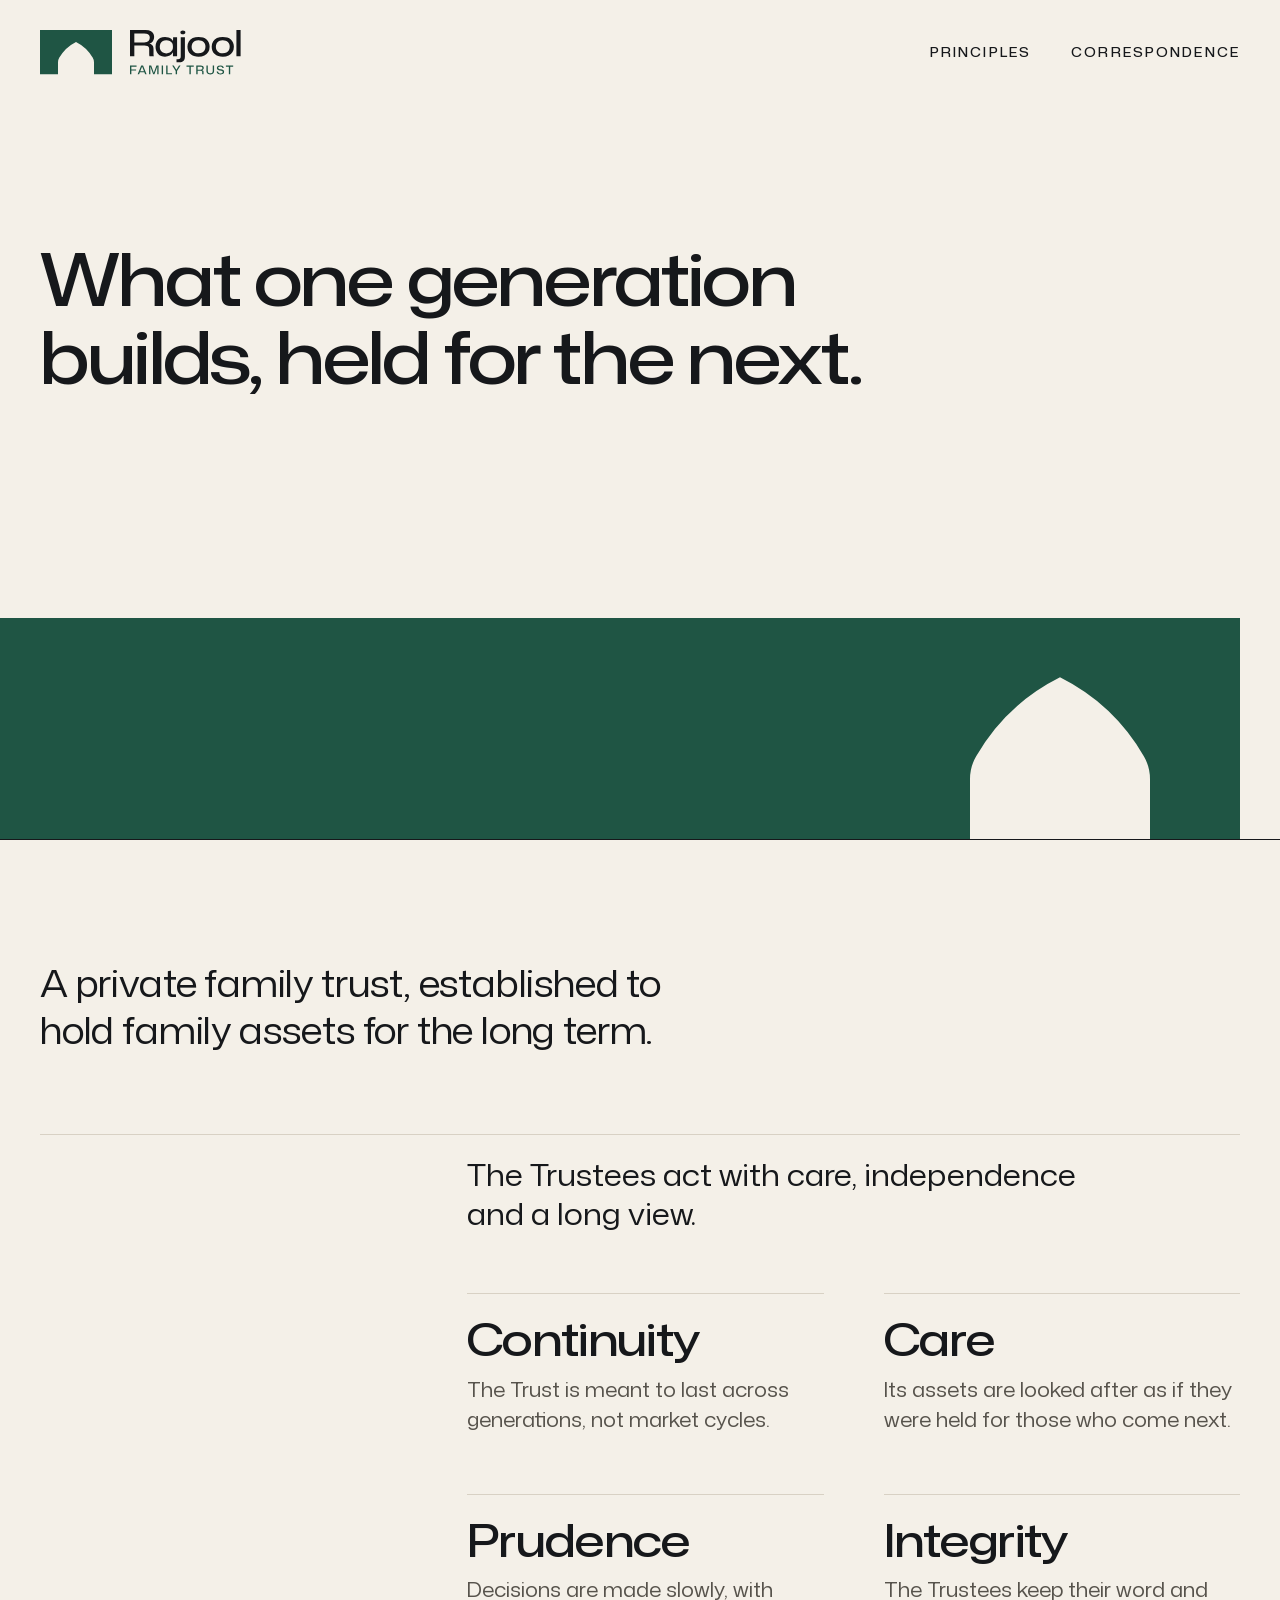
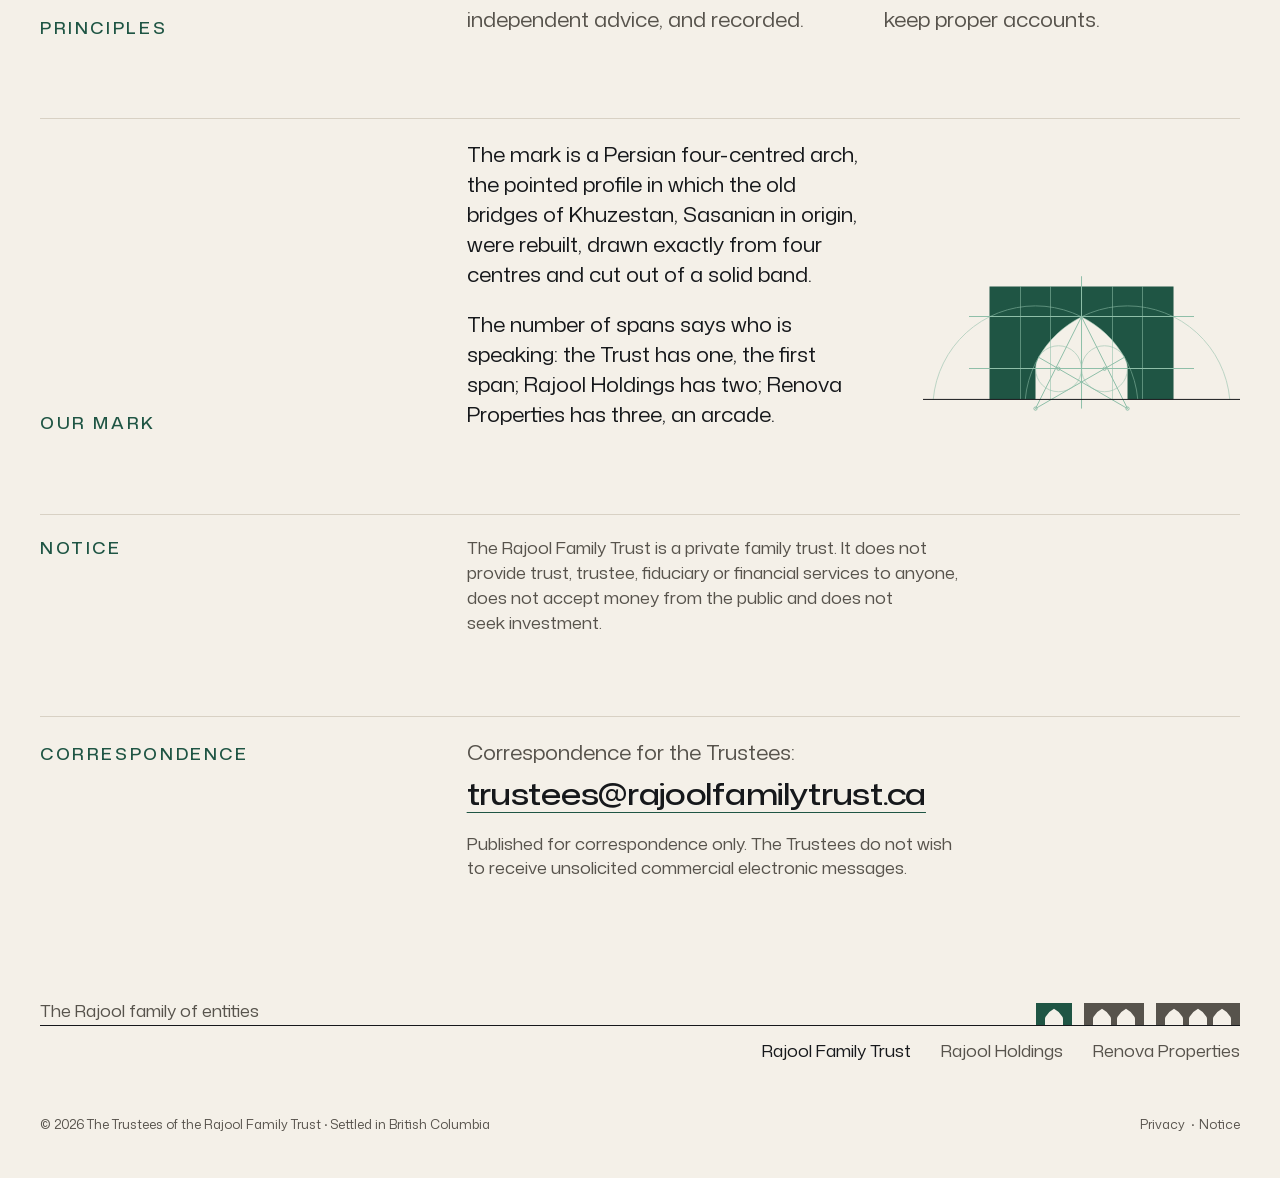
==== commit dd5f6c5a: "Publish site (source 63b753d)" ====
--- a/index.html
+++ b/index.html
@@ -15,21 +15,20 @@
 <meta property="og:description" content="A private family trust established in British Columbia to hold family assets for the long term.">
 <meta property="og:url" content="https://rajoolfamilytrust.ca/">
 <meta property="og:locale" content="en_CA">
-<meta property="og:image" content="https://rajoolfamilytrust.ca/assets/og.png?v=921dda1889">
+<meta property="og:image" content="https://rajoolfamilytrust.ca/assets/og.png?v=c818d15e2e">
 <meta property="og:image:type" content="image/png">
 <meta property="og:image:width" content="1200">
 <meta property="og:image:height" content="630">
 <meta property="og:image:alt" content="Rajool Family Trust">
 <meta name="twitter:card" content="summary_large_image">
 <script type="application/ld+json">{"@context":"https://schema.org","@graph":[{"@type":"Organization","@id":"https://rajoolfamilytrust.ca/#organization","name":"Rajool Family Trust","legalName":"Rajool Family Trust","url":"https://rajoolfamilytrust.ca/","email":"trustees\u0040rajoolfamilytrust.ca","logo":"https://rajoolfamilytrust.ca/apple-touch-icon.png","description":"A private family trust established in British Columbia to hold family assets for the long term."},{"@type":"WebSite","@id":"https://rajoolfamilytrust.ca/#website","name":"Rajool Family Trust","url":"https://rajoolfamilytrust.ca/","publisher":{"@id":"https://rajoolfamilytrust.ca/#organization"}}]}</script>
-<meta name="color-scheme" content="light dark">
-<meta name="theme-color" content="#F4F0E8" media="(prefers-color-scheme: light)">
-<meta name="theme-color" content="#111315" media="(prefers-color-scheme: dark)">
+<meta name="color-scheme" content="light">
+<meta name="theme-color" content="#F4F0E8">
 <link rel="preload" href="./assets/fonts/monasans-expanded-500-latin.woff2?v=4d032e9714" as="font" type="font/woff2" crossorigin>
-<link rel="preload" href="./assets/fonts/monasans-text-400-latin.woff2?v=869398f5a4" as="font" type="font/woff2" crossorigin>
-<link rel="stylesheet" href="./assets/site.css?v=363751f32e">
-<link rel="icon" href="./favicon.ico?v=27585f4b84" sizes="32x32">
-<link rel="icon" href="./icon.svg?v=b496297f55" type="image/svg+xml">
+<link rel="preload" href="./assets/fonts/monasans-semiexpanded-400-latin.woff2?v=7b20d30480" as="font" type="font/woff2" crossorigin>
+<link rel="stylesheet" href="./assets/site.css?v=385b3f094c">
+<link rel="icon" href="./favicon.ico?v=ce61521b8e" sizes="32x32">
+<link rel="icon" href="./icon.svg?v=ce0da22060" type="image/svg+xml">
 <link rel="apple-touch-icon" href="./apple-touch-icon.png?v=f3a1981f7a">
 
 </head>
@@ -51,10 +50,9 @@
 <main id="main" tabindex="-1">
 <section class="hero">
 <div class="wrap hero__text">
-<h1 class="hero__name">Rajool Family Trust</h1>
-<p class="hero__line">What one generation builds, held for the next.</p>
+<h1 class="hero__line">What one generation builds, held for the next.</h1>
 </div>
-<div class="bridge bridge--alone"><div class="wrap bridge__wrap"><svg class="span-art" viewBox="0 0 180 110.5" aria-hidden="true"><path class="mark" d="M0 110.5V0H180V110.5H135V80.5A22.5 22.5 0 0 0 131.99 69.25A100.44 100.44 0 0 0 90 29.67A100.44 100.44 0 0 0 48.01 69.25A22.5 22.5 0 0 0 45 80.5V110.5Z"/><g class="span-art__levels"><line x1="-5000" y1="80.5" x2="190" y2="80.5"/><line x1="-5000" y1="29.67" x2="190" y2="29.67"/></g><g class="span-art__lines"><line x1="135" y1="119.47" x2="48.01" y2="69.25"/><line x1="45" y1="119.47" x2="131.99" y2="69.25"/><line x1="135" y1="119.47" x2="90" y2="29.67"/><line x1="45" y1="119.47" x2="90" y2="29.67"/><line x1="90" y1="-10" x2="90" y2="119.47"/></g><g class="span-art__centres"><circle cx="67.5" cy="80.5" r="1.6"/><circle cx="112.5" cy="80.5" r="1.6"/><circle cx="45" cy="119.47" r="1.6"/><circle cx="135" cy="119.47" r="1.6"/></g></svg></div></div>
+<div class="bridge"><div class="wrap bridge__wrap"><svg class="span-bar" viewBox="0 0 180 110.5" aria-hidden="true"><path class="mark" d="M-5000 110.5V0H180V110.5H135V80.5A22.5 22.5 0 0 0 131.99 69.25A100.44 100.44 0 0 0 90 29.67A100.44 100.44 0 0 0 48.01 69.25A22.5 22.5 0 0 0 45 80.5V110.5Z"/></svg></div></div>
 </section>
 
 <div class="wrap statement">
--- a/assets/site.css
+++ b/assets/site.css
@@ -18,6 +18,22 @@
 @font-face {
   font-family: "Mona Sans SemiExpanded";
   font-style: normal;
+  font-weight: 400;
+  font-display: swap;
+  src: url("fonts/monasans-semiexpanded-400-latin-ext.woff2?v=ca2d2a0001") format("woff2");
+  unicode-range: U+0100-02BA, U+02BD-02C5, U+02C7-02CC, U+02CE-02D7, U+02DD-02FF, U+0304, U+0308, U+0329, U+1D00-1DBF, U+1E00-1E9F, U+1EF2-1EFF, U+2020, U+20A0-20AB, U+20AD-20C4, U+2113, U+2C60-2C7F, U+A720-A7FF;
+}
+@font-face {
+  font-family: "Mona Sans SemiExpanded";
+  font-style: normal;
+  font-weight: 400;
+  font-display: swap;
+  src: url("fonts/monasans-semiexpanded-400-latin.woff2?v=7b20d30480") format("woff2");
+  unicode-range: U+0000-00FF, U+0131, U+0152-0153, U+02BB-02BC, U+02C6, U+02DA, U+02DC, U+0304, U+0308, U+0329, U+2000-206F, U+20AC, U+2122, U+2191, U+2193, U+2212, U+2215, U+FEFF, U+FFFD;
+}
+@font-face {
+  font-family: "Mona Sans SemiExpanded";
+  font-style: normal;
   font-weight: 500;
   font-display: swap;
   src: url("fonts/monasans-semiexpanded-500-latin-ext.woff2?v=015ec00944") format("woff2");
@@ -31,25 +47,9 @@
   src: url("fonts/monasans-semiexpanded-500-latin.woff2?v=79d76f1848") format("woff2");
   unicode-range: U+0000-00FF, U+0131, U+0152-0153, U+02BB-02BC, U+02C6, U+02DA, U+02DC, U+0304, U+0308, U+0329, U+2000-206F, U+20AC, U+2122, U+2191, U+2193, U+2212, U+2215, U+FEFF, U+FFFD;
 }
-@font-face {
-  font-family: "Mona Sans";
-  font-style: normal;
-  font-weight: 400;
-  font-display: swap;
-  src: url("fonts/monasans-text-400-latin-ext.woff2?v=d0cb6b23a5") format("woff2");
-  unicode-range: U+0100-02BA, U+02BD-02C5, U+02C7-02CC, U+02CE-02D7, U+02DD-02FF, U+0304, U+0308, U+0329, U+1D00-1DBF, U+1E00-1E9F, U+1EF2-1EFF, U+2020, U+20A0-20AB, U+20AD-20C4, U+2113, U+2C60-2C7F, U+A720-A7FF;
-}
-@font-face {
-  font-family: "Mona Sans";
-  font-style: normal;
-  font-weight: 400;
-  font-display: swap;
-  src: url("fonts/monasans-text-400-latin.woff2?v=869398f5a4") format("woff2");
-  unicode-range: U+0000-00FF, U+0131, U+0152-0153, U+02BB-02BC, U+02C6, U+02DA, U+02DC, U+0304, U+0308, U+0329, U+2000-206F, U+20AC, U+2122, U+2191, U+2193, U+2212, U+2215, U+FEFF, U+FFFD;
-}
 @layer tokens {
 :root {
-  color-scheme: light dark;
+  color-scheme: light;
   --paper:         oklch(95.6% 0.011 84.6);
   --paper-raised:  oklch(98.3% 0.006 84.6);
   --stone:         oklch(86.3% 0.019 83.1);
@@ -69,6 +69,9 @@
   --cypress-wash:  oklch(92.5% 0.022 169.3);
   --lapis-wash:    oklch(92.5% 0.022 268.0);
   --brick-wash:    oklch(92.5% 0.022 37.4);
+  --cypress-wash-dark: oklch(26% 0.035 169.3);
+  --lapis-wash-dark:   oklch(26% 0.035 268.0);
+  --brick-wash-dark:   oklch(26% 0.035 37.4);
   --cypress: var(--cypress-700);
   --lapis:   var(--lapis-700);
   --brick:   var(--brick-700);
@@ -81,7 +84,7 @@
   --theme-color: #F4F0E8;
   --font-display: "Mona Sans Expanded", "Helvetica Neue", Arial, ui-sans-serif, system-ui, sans-serif;
   --font-caps:    "Mona Sans SemiExpanded", "Helvetica Neue", Arial, ui-sans-serif, system-ui, sans-serif;
-  --font-text:    "Mona Sans", ui-sans-serif, system-ui, -apple-system, "Segoe UI", "Helvetica Neue", Arial, sans-serif;
+  --font-text:    "Mona Sans SemiExpanded", ui-sans-serif, system-ui, -apple-system, "Segoe UI", "Helvetica Neue", Arial, sans-serif;
   --weight-display: 500;
   --weight-caps:    500;
   --weight-text:    400;
@@ -96,8 +99,7 @@
   --leading-tight: 1.1;
   --leading-snug:  1.3;
   --leading-body:  1.5;
-  --measure:       64ch;
-  --measure-lead:  36ch;
+  --measure:       45ch;
   --step--2: clamp(0.7762rem, 0.7539rem + 0.0988vw, 0.8330rem);
   --step--1: clamp(0.9081rem, 0.8642rem + 0.1953vw, 1.0204rem);
   --step-0:  clamp(1.0625rem, 0.9891rem + 0.3261vw, 1.2500rem);
@@ -108,7 +110,7 @@
   --step-5:  clamp(2.3295rem, 1.8917rem + 1.9456vw, 3.4482rem);
   --step-6:  clamp(2.7255rem, 2.1391rem + 2.6062vw, 4.2240rem);
   --step-7:  clamp(3.2500rem, 2.5261rem + 3.2174vw, 5.1000rem);
-  --hero-name: clamp(3.2500rem, 1.7826rem + 6.5217vw, 7.0000rem);
+  --hero-line: clamp(2.1250rem, 1.1957rem + 4.1304vw, 4.5000rem);
   --space-3xs: clamp(0.2656rem, 0.2473rem + 0.0815vw, 0.3125rem);
   --space-2xs: clamp(0.5312rem, 0.4946rem + 0.1630vw, 0.6250rem);
   --space-xs:  clamp(0.7969rem, 0.7418rem + 0.2446vw, 0.9375rem);
@@ -146,23 +148,6 @@
   --accent:      var(--text);
   --accent-wash: var(--rule-color);
 }
-@media (prefers-color-scheme: dark) {
-  :root {
-    --cypress: var(--cypress-300);
-    --lapis:   var(--lapis-300);
-    --brick:   var(--brick-300);
-    --cypress-wash: oklch(26% 0.035 169.3);
-    --lapis-wash:   oklch(26% 0.035 268.0);
-    --brick-wash:   oklch(26% 0.035 37.4);
-    --bg:          var(--night);
-    --bg-raised:   var(--night-raised);
-    --text:        var(--night-ink);
-    --text-2:      var(--night-ink-2);
-    --rule-color:  var(--night-stone);
-    --on-accent:   var(--night);
-    --theme-color: #111315;
-  }
-}
 @media (prefers-reduced-motion: reduce) {
   :root { --dur-1: 0ms; --dur-2: 0ms; --dur-3: 0ms; }
 }
@@ -378,20 +363,11 @@
   }
   .hero__text { grid-row: 2; }
   .hero > .bridge { grid-row: 4; }
-  .hero__name {
-    font-size: var(--hero-name);
-    line-height: var(--leading-display);
-    letter-spacing: -0.025em;
-  }
   .hero__line {
-    margin-block-start: var(--space-s-l);
-    text-wrap: balance;
-    font-size: var(--step-1);
-    line-height: var(--leading-snug);
-    color: var(--text-2);
-  }
-  @media (width < 64rem) {
-    .hero__name { letter-spacing: -0.018em; }
+    max-inline-size: 14em;
+    font-size: var(--hero-line);
+    line-height: 1.08;
+    letter-spacing: var(--tracking-hero);
   }
   @media (width < 64rem) {
     .hero { display: block; min-block-size: 0; padding-block: var(--space-xl) 0; }
@@ -402,8 +378,7 @@
     .hero { padding-block-start: var(--space-l); }
     .hero > .bridge { margin-block-start: var(--space-l); }
     .statement { padding-block-start: var(--space-l); }
-    .hero__name { font-size: var(--hero-name-phone, var(--hero-name)); letter-spacing: -0.01em; }
-    .hero__line { font-size: var(--step-2); line-height: 1.25; max-inline-size: 15em; }
+    .hero__line { line-height: 1.12; }
   }
   .bridge { container-type: inline-size; overflow-x: clip; }
   .bridge__wrap { display: flex; justify-content: flex-end; }
@@ -413,9 +388,9 @@
     block-size: var(--rule);
     background: var(--text);
   }
-  .span-bar, .span-art {
+  .span-bar {
     --reach: calc((100cqi + min(100cqi - 2 * var(--gutter), var(--content-max))) / 2);
-    --u-fit: calc(var(--reach) * var(--hero-share) / var(--span-units));
+    --u-fit: calc(var(--reach) * var(--hero-share) / var(--span-family-units));
     --u: min(var(--u-hero), var(--u-fit));
     flex: none;
     inline-size: calc(var(--u) * var(--span-units));
@@ -423,14 +398,13 @@
     overflow: visible;
   }
   @media (width >= 48rem) {
-    .span-bar, .span-art { --u-fit: calc(var(--reach) / (var(--span-units) + var(--hero-lead))); }
+    .span-bar { --u-fit: calc(var(--reach) / (var(--span-family-units) + var(--hero-lead))); }
   }
   @supports (inline-size: round(down, 3px, 2px)) {
-    .span-bar, .span-art { --u: round(down, min(var(--u-hero), var(--u-fit)), 2px); }
-  }
-  .span-bar .mark, .span-art .mark { fill: var(--accent); }
+    .span-bar { --u: round(down, min(var(--u-hero), var(--u-fit)), 2px); }
+  }
+  .span-bar .mark { fill: var(--accent); }
   @media (width >= 48rem) and (height <= 43rem) {
-    .hero__line { margin-block-start: var(--space-s); }
     :root { --hero-below: var(--space-l); }
   }
   @media (width >= 48rem) and (height <= 38rem) {
@@ -479,7 +453,7 @@
   .link-row a { display: inline-block; padding-block: 0.25rem; }
   .mailbox { font: var(--weight-display) var(--step-2)/1.2 var(--font-display); letter-spacing: var(--tracking-heading); overflow-wrap: anywhere; }
   .mailbox a { display: inline-block; padding-block: 0.15em; }
-  .casl { max-inline-size: 52ch; font-size: var(--step--1); color: var(--text-2); }
+  .casl { max-inline-size: var(--measure); font-size: var(--step--1); color: var(--text-2); }
   .mailbox + .casl { margin-block-start: var(--space-xs); }
   .site-footer { margin-block-start: var(--space-xl-3xl); padding-block-end: var(--space-l); }
   .family {
@@ -565,25 +539,18 @@
     .section, .principles > div { break-inside: avoid; }
   }
 }
-@layer tokens {:root{--lockup-small-units:115;--lockup-small-wunits:505;--lockup-family-units:155;--lockup-small-band:55.41;--span-units:18}}
+@layer tokens {:root{--lockup-small-units:115;--lockup-small-wunits:505;--lockup-family-units:155;--lockup-small-band:55.41;--span-units:18;--span-family-units:42}}
 @layer tokens {
   :root {
     --accent: var(--cypress);
     --accent-wash: var(--cypress-wash);
-    --hero-name-phone: min(3.25rem, (100vw - 2 * var(--gutter)) / 6.2);
     --construction: var(--cypress-300);
   }
-  @media (prefers-color-scheme: dark) {
-    :root { --construction: oklch(48% 0.060 169); }
-  }
 }
 @layer components {
-  .bridge--alone .bridge__wrap { clip-path: inset(-50vh -50vw -50vh 0); }
-  .span-art { --reach: min(100cqi - 2 * var(--gutter), var(--content-max)); }
-  .span-art line, .span-drawing line, .span-drawing circle { fill: none; stroke: var(--construction); stroke-width: 1px; vector-effect: non-scaling-stroke; }
-  .span-art__levels, .span-drawing__levels, .span-drawing__grid { shape-rendering: crispEdges; }
-  .span-art__levels { opacity: 0.55; }
-  .span-art__centres, .span-drawing__centres { fill: var(--construction); }
+  .span-drawing line, .span-drawing circle { fill: none; stroke: var(--construction); stroke-width: 1px; vector-effect: non-scaling-stroke; }
+  .span-drawing__levels, .span-drawing__grid { shape-rendering: crispEdges; }
+  .span-drawing__centres { fill: var(--construction); }
   .mark-note { display: grid; gap: var(--space-l) var(--space-xl); align-items: end; }
   @media (width >= 56rem) {
     .mark-note { grid-template-columns: minmax(0, 5fr) minmax(0, 4fr); }
@@ -594,9 +561,6 @@
   .span-drawing__arcs path { fill: none; stroke: var(--construction); stroke-width: 1px; vector-effect: non-scaling-stroke; }
   .span-drawing .span-drawing__water line { stroke: var(--text); }
   .span-drawing__grid, .span-drawing__arcs { opacity: 0.55; }
-  @media (prefers-color-scheme: dark) {
-    .span-drawing__grid, .span-drawing__arcs { opacity: 1; }
-  }
   .mailbox__label {
     display: block;
     margin-block-end: var(--space-3xs);
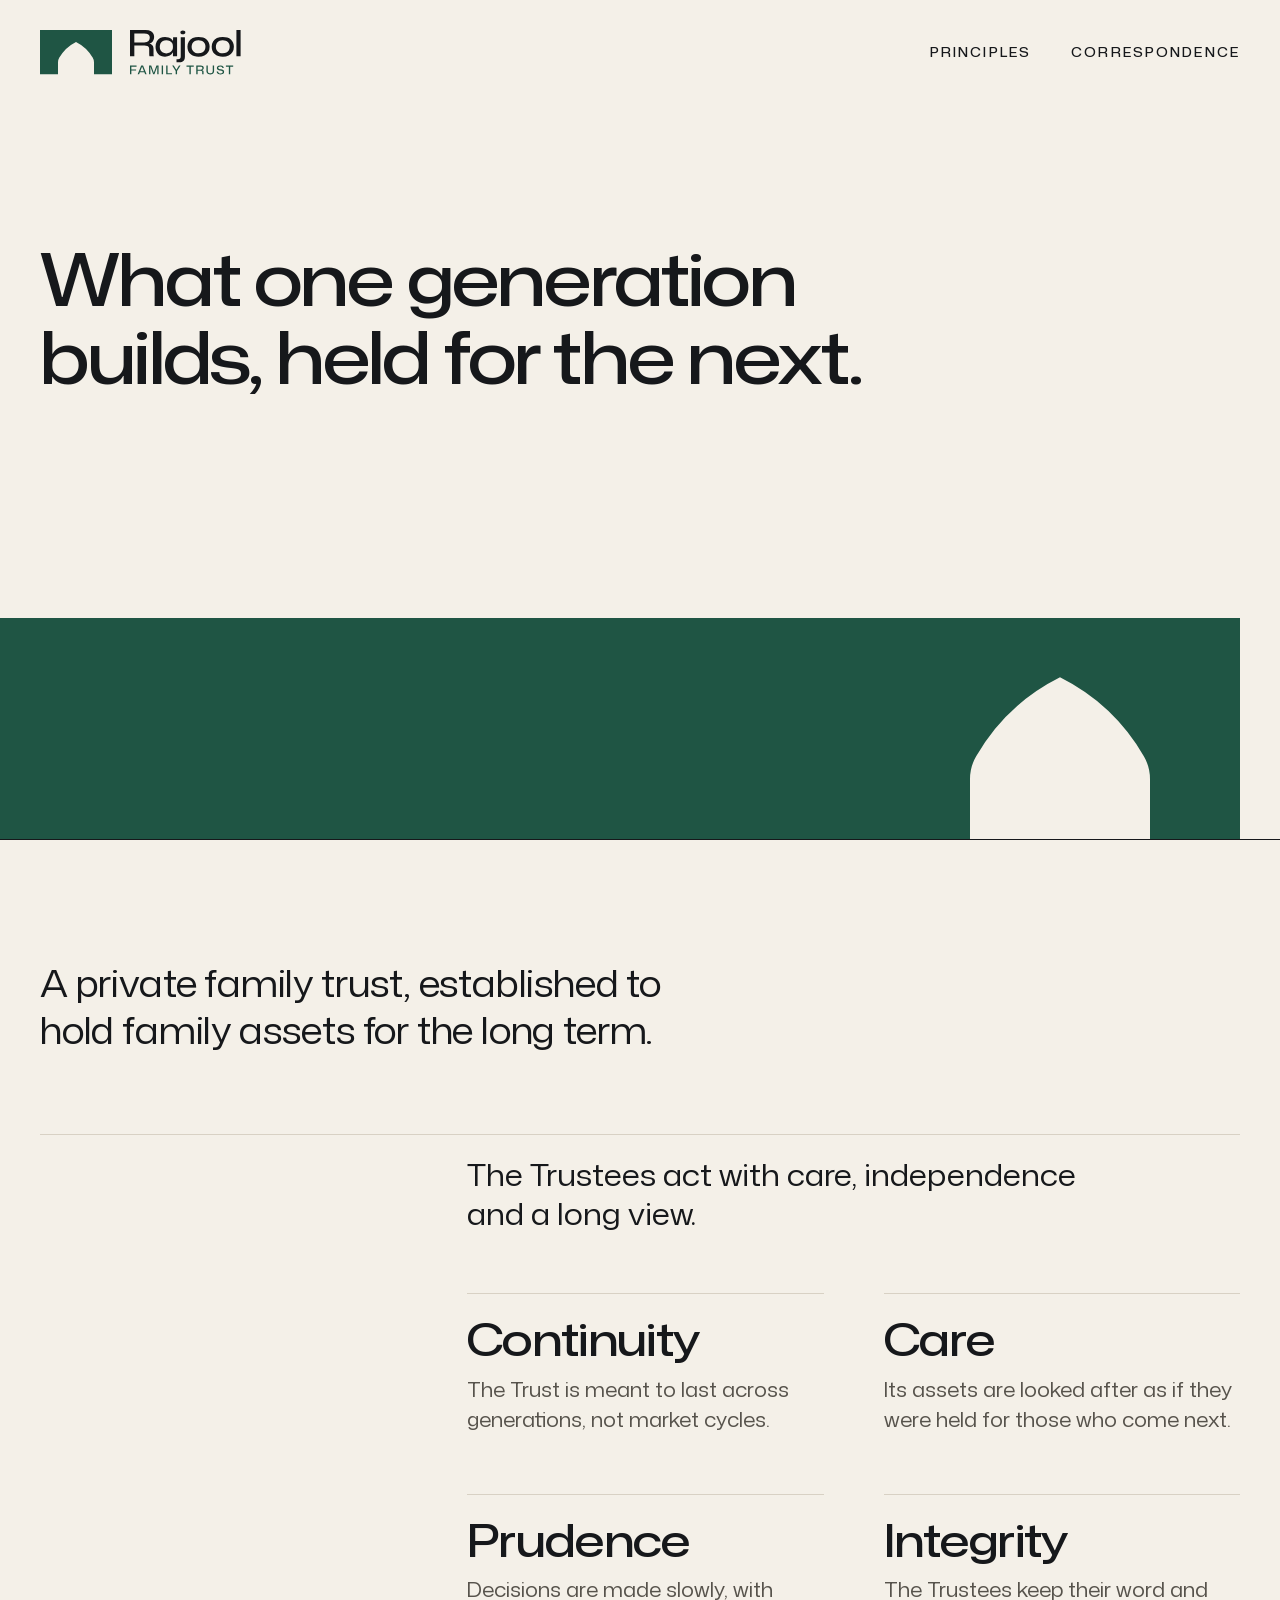
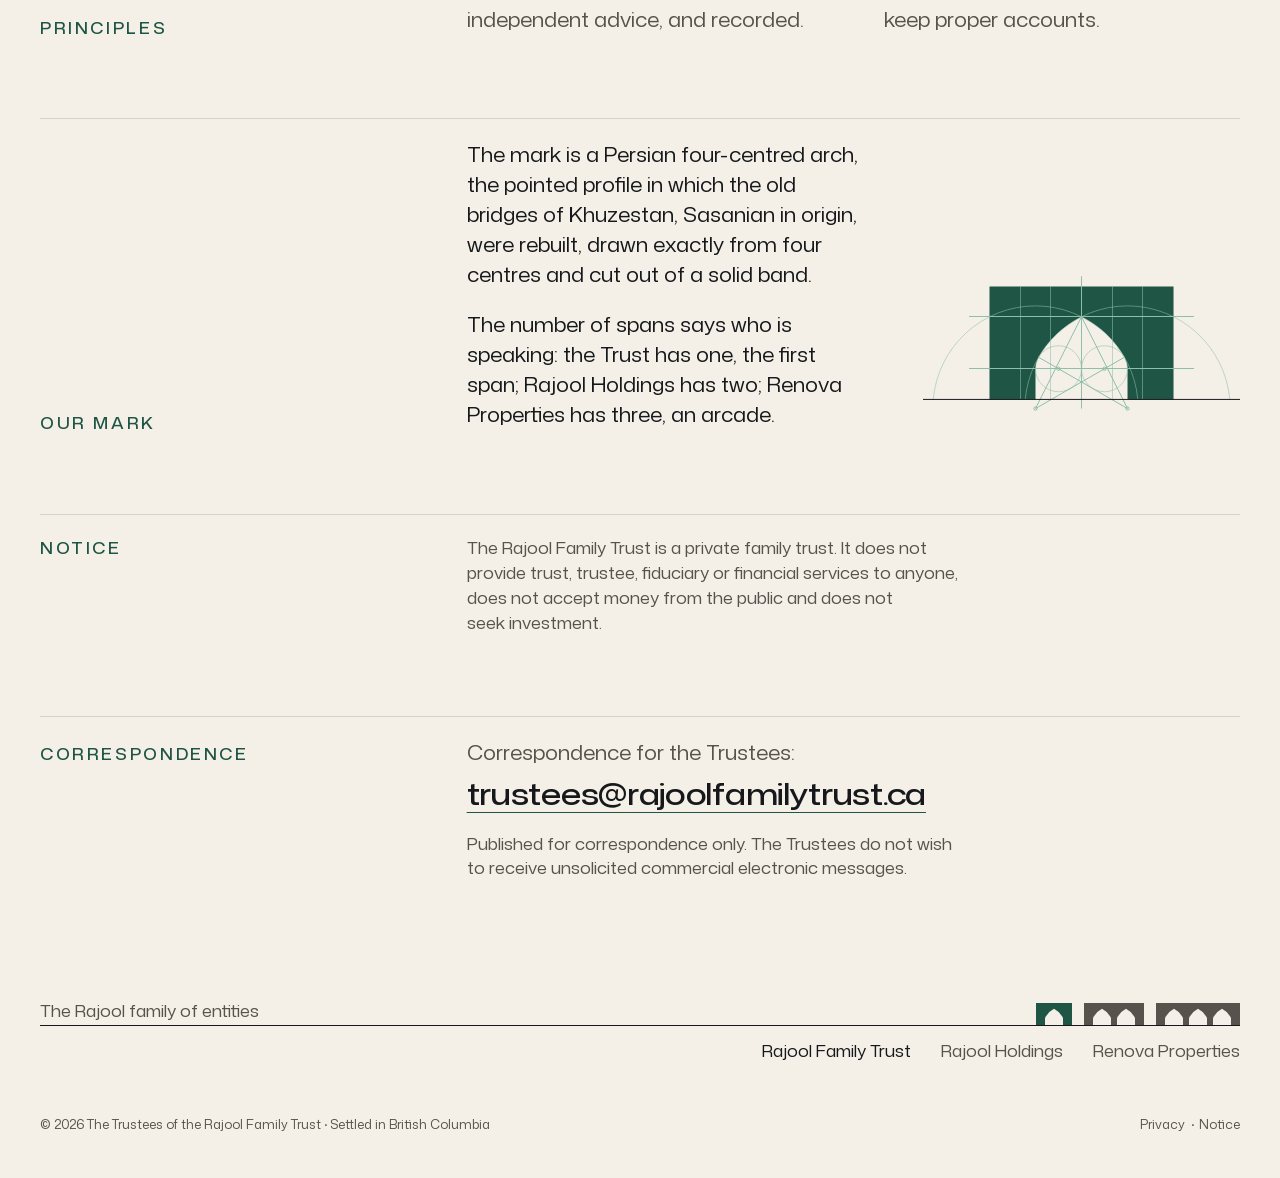
==== commit cc922334: "Publish site (source 8588be8)" ====
--- a/index.html
+++ b/index.html
@@ -26,7 +26,7 @@
 <meta name="theme-color" content="#F4F0E8">
 <link rel="preload" href="./assets/fonts/monasans-expanded-500-latin.woff2?v=4d032e9714" as="font" type="font/woff2" crossorigin>
 <link rel="preload" href="./assets/fonts/monasans-semiexpanded-400-latin.woff2?v=7b20d30480" as="font" type="font/woff2" crossorigin>
-<link rel="stylesheet" href="./assets/site.css?v=385b3f094c">
+<link rel="stylesheet" href="./assets/site.css?v=5542c61ba9">
 <link rel="icon" href="./favicon.ico?v=ce61521b8e" sizes="32x32">
 <link rel="icon" href="./icon.svg?v=ce0da22060" type="image/svg+xml">
 <link rel="apple-touch-icon" href="./apple-touch-icon.png?v=f3a1981f7a">
@@ -90,7 +90,7 @@
 <section class="section section--small" id="notice">
 <div class="wrap section__grid">
 <h2>Notice</h2>
-<div class="prose"><p>The Rajool Family Trust is a private family trust. It does not provide trust, trustee, fiduciary or financial services to anyone, does not accept money from the public and does not seek investment.</p></div>
+<div class="prose"><p>The Rajool Family Trust is a private family trust. It&nbsp;does not provide trust, trustee, fiduciary or financial services to anyone, does not accept money from the public and does not seek investment.</p></div>
 </div>
 </section>
 
@@ -98,7 +98,7 @@
 <div class="wrap section__grid">
 <h2>Correspondence</h2>
 <div class="prose">
-<p class="mailbox"><span class="mailbox__label">Correspondence for the Trustees:</span> <a href="&#109;&#97;&#105;&#108;&#116;&#111;&#58;&#116;&#114;&#117;&#115;&#116;&#101;&#101;&#115;&#64;&#114;&#97;&#106;&#111;&#111;&#108;&#102;&#97;&#109;&#105;&#108;&#121;&#116;&#114;&#117;&#115;&#116;&#46;&#99;&#97;">&#116;&#114;&#117;&#115;&#116;&#101;&#101;&#115;&#64;&#114;&#97;&#106;&#111;&#111;&#108;&#102;&#97;&#109;&#105;&#108;&#121;&#116;&#114;&#117;&#115;&#116;&#46;&#99;&#97;</a></p>
+<p class="mailbox"><span class="mailbox__label">Correspondence for the Trustees:</span> <a href="&#109;&#97;&#105;&#108;&#116;&#111;&#58;&#116;&#114;&#117;&#115;&#116;&#101;&#101;&#115;&#64;&#114;&#97;&#106;&#111;&#111;&#108;&#102;&#97;&#109;&#105;&#108;&#121;&#116;&#114;&#117;&#115;&#116;&#46;&#99;&#97;">&#116;&#114;&#117;&#115;&#116;&#101;&#101;&#115;&#64;<wbr>&#114;&#97;&#106;&#111;&#111;&#108;&#102;&#97;&#109;&#105;&#108;&#121;&#116;&#114;&#117;&#115;&#116;&#46;&#99;&#97;</a></p>
 <p class="casl">Published for correspondence only. The Trustees do not wish to receive unsolicited commercial electronic messages.</p>
 
 </div>
--- a/assets/site.css
+++ b/assets/site.css
@@ -451,7 +451,7 @@
   }
   .section--small .prose { font-size: var(--step--1); line-height: 1.55; color: var(--text-2); }
   .link-row a { display: inline-block; padding-block: 0.25rem; }
-  .mailbox { font: var(--weight-display) var(--step-2)/1.2 var(--font-display); letter-spacing: var(--tracking-heading); overflow-wrap: anywhere; }
+  .mailbox { font: var(--weight-display) var(--step-2)/1.2 var(--font-display); letter-spacing: var(--tracking-heading); overflow-wrap: normal; }
   .mailbox a { display: inline-block; padding-block: 0.15em; }
   .casl { max-inline-size: var(--measure); font-size: var(--step--1); color: var(--text-2); }
   .mailbox + .casl { margin-block-start: var(--space-xs); }
